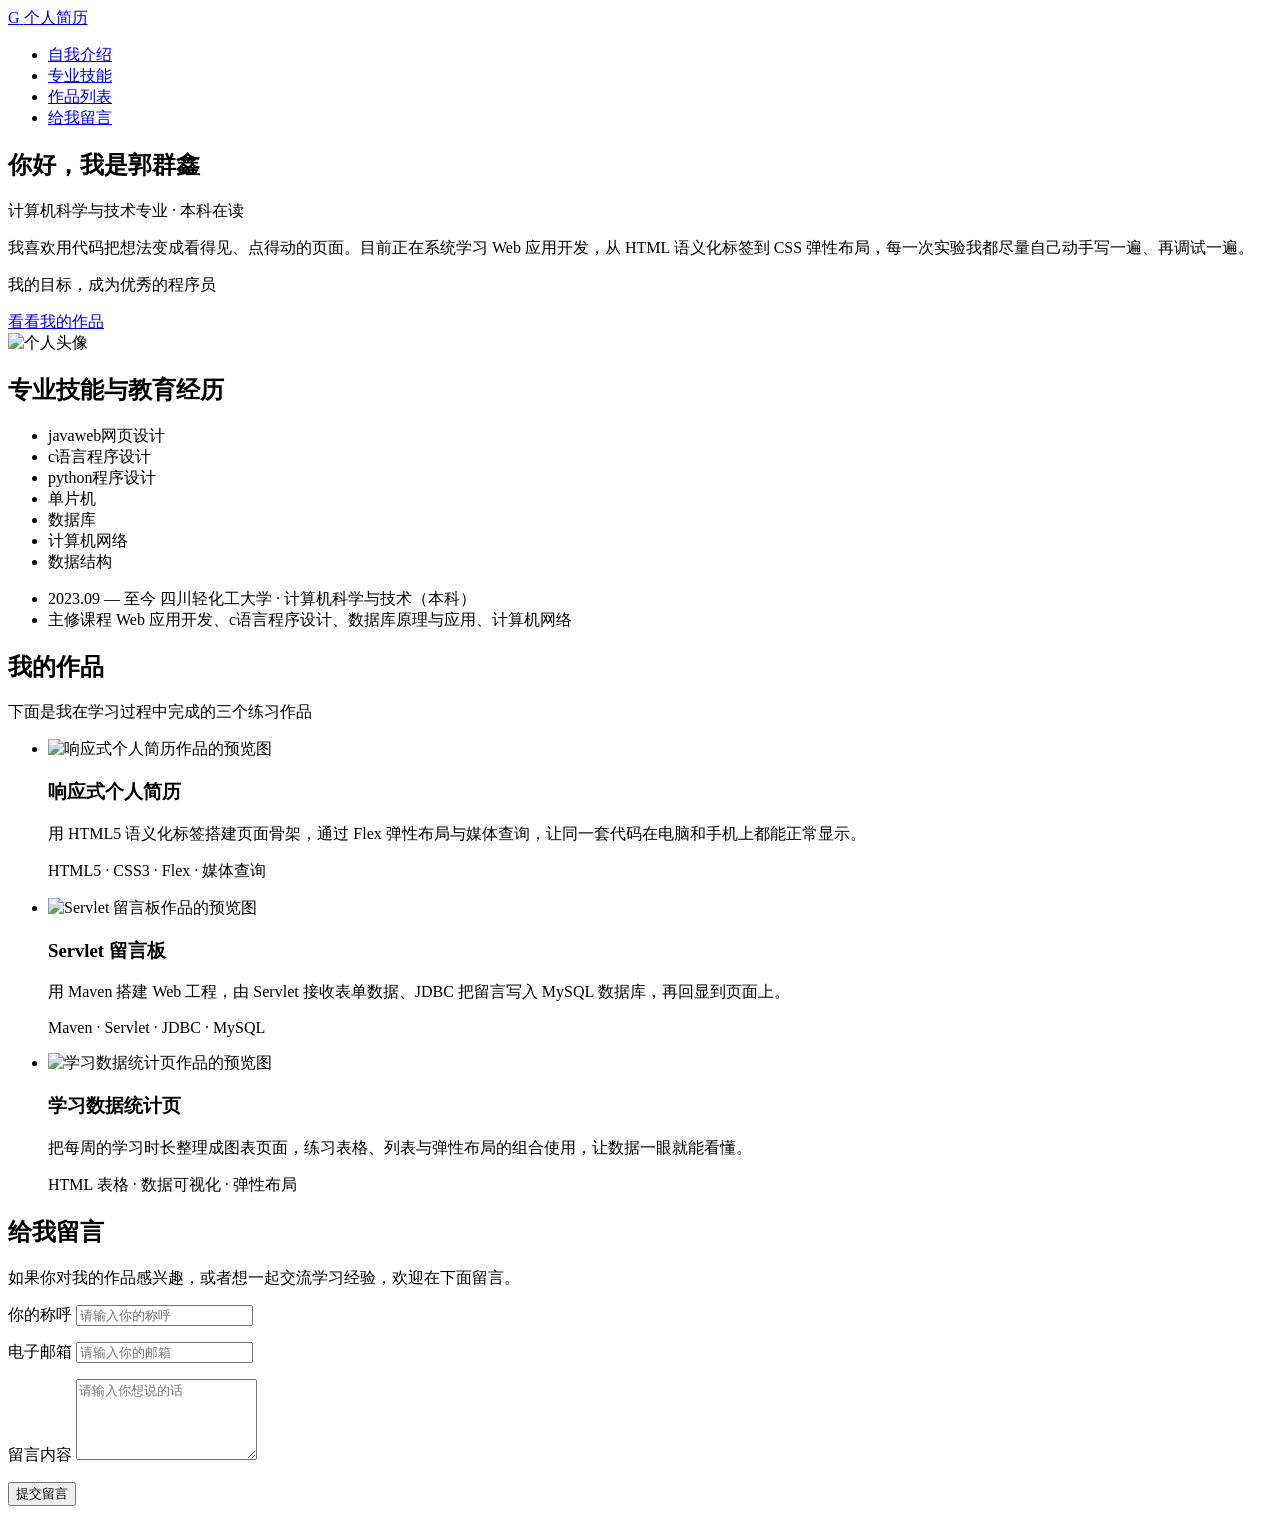
==== homework1/index.html @ 5f524ed8 "完成html" ====
<!DOCTYPE html>
<html lang="zh-CN">
	<head>
		<meta charset="UTF-8"
		<meta name="viewport" content="width=device-width,initial-scale=1.0">
		<title>个人简历</title>
		<link rel="stylesheet" href="style.css">
	</head>
<body>
	<header class="site-header">
		
		<a class="logo"href="#about">
		<span class="logo-mark">G</span>
		<span class="logo-text">个人简历</span>
		</a>
		
		<nav class="nav" aria-label="主导航">
			<ul class="nav-list">
				<li><a href="#about">自我介绍</a></li>
				<li><a href="#skills">专业技能</a></li>
				<li><a href="#projects">作品列表</a></li>
				<li><a href="#contact">给我留言</a></li>
			</ul>
		</nav>
		
	</header>
	
	<mean>
		<section id="about">
			
			<div class="about-text">
				<h1>你好，我是郭群鑫</h1>
				<p class="about-subtitle">计算机科学与技术专业 · 本科在读</p>
				<p>我喜欢用代码把想法变成看得见、点得动的页面。目前正在系统学习 Web 应用开发，从 HTML 语义化标签到 CSS 弹性布局，每一次实验我都尽量自己动手写一遍、再调试一遍。</p>
                <p>我的目标，成为优秀的程序员</p>
                <a class="btn" href="#projects">看看我的作品</a>
			</div>
			
			<img class="avatar" src="images/avatar.svg" alt="个人头像">
			
		</section>
		<section id="skills">
		            <h2>专业技能与教育经历</h2>
		
		            <ul class="skill-list">
		                <li>javaweb网页设计</li>
		                <li>c语言程序设计</li>
		                <li>python程序设计</li>
		                <li>单片机</li>
		                <li>数据库</li>
		                <li>计算机网络</li>
		                <li>数据结构</li>
		            </ul>
		
		            <ul class="edu-list">
		                <li>
		                    <span class="edu-year">2023.09 — 至今</span>
		                    <span>四川轻化工大学 · 计算机科学与技术（本科）</span>
		                </li>
		                <li>
		                    <span class="edu-year">主修课程</span>
		                    <span>Web 应用开发、c语言程序设计、数据库原理与应用、计算机网络</span>
		                </li>
		            </ul>
		        </section>
		
		        <section id="projects">
		            <h2>我的作品</h2>
		            <p class="section-desc">下面是我在学习过程中完成的三个练习作品</p>
		
		            <ul class="work-list">
		                <li class="work-item">
		                    <img src="images/work-1.svg" alt="响应式个人简历作品的预览图">
		                    <h3>响应式个人简历</h3>
		                    <p>用 HTML5 语义化标签搭建页面骨架，通过 Flex 弹性布局与媒体查询，让同一套代码在电脑和手机上都能正常显示。</p>
		                    <p class="work-tags">HTML5 · CSS3 · Flex · 媒体查询</p>
		                </li>
		
		                <li class="work-item">
		                    <img src="images/work-2.svg" alt="Servlet 留言板作品的预览图">
		                    <h3>Servlet 留言板</h3>
		                    <p>用 Maven 搭建 Web 工程，由 Servlet 接收表单数据、JDBC 把留言写入 MySQL 数据库，再回显到页面上。</p>
		                    <p class="work-tags">Maven · Servlet · JDBC · MySQL</p>
		                </li>
		
		                <li class="work-item">
		                    <img src="images/work-3.svg" alt="学习数据统计页作品的预览图">
		                    <h3>学习数据统计页</h3>
		                    <p>把每周的学习时长整理成图表页面，练习表格、列表与弹性布局的组合使用，让数据一眼就能看懂。</p>
		                    <p class="work-tags">HTML 表格 · 数据可视化 · 弹性布局</p>
		                </li>
		            </ul>
		        </section>
		
		        <section id="contact">
		            <h2>给我留言</h2>
		            <p class="section-desc">如果你对我的作品感兴趣，或者想一起交流学习经验，欢迎在下面留言。</p>
		
		            <form class="contact-form" action="#" method="post">
		                <p class="form-item">
		                    <label for="name">你的称呼</label>
		                    <input type="text" id="name" name="name" placeholder="请输入你的称呼" required>
		                </p>
		
		                <p class="form-item">
		                    <label for="email">电子邮箱</label>
		                    <input type="email" id="email" name="email" placeholder="请输入你的邮箱" required>
		                </p>
		
		                <p class="form-item">
		                    <label for="message">留言内容</label>
		                    <textarea id="message" name="message" rows="5" placeholder="请输入你想说的话"></textarea>
		                </p>
		
		                <button class="btn btn-submit" type="submit">提交留言</button>
		            </form>
		        </section>
		    </main>
</body>
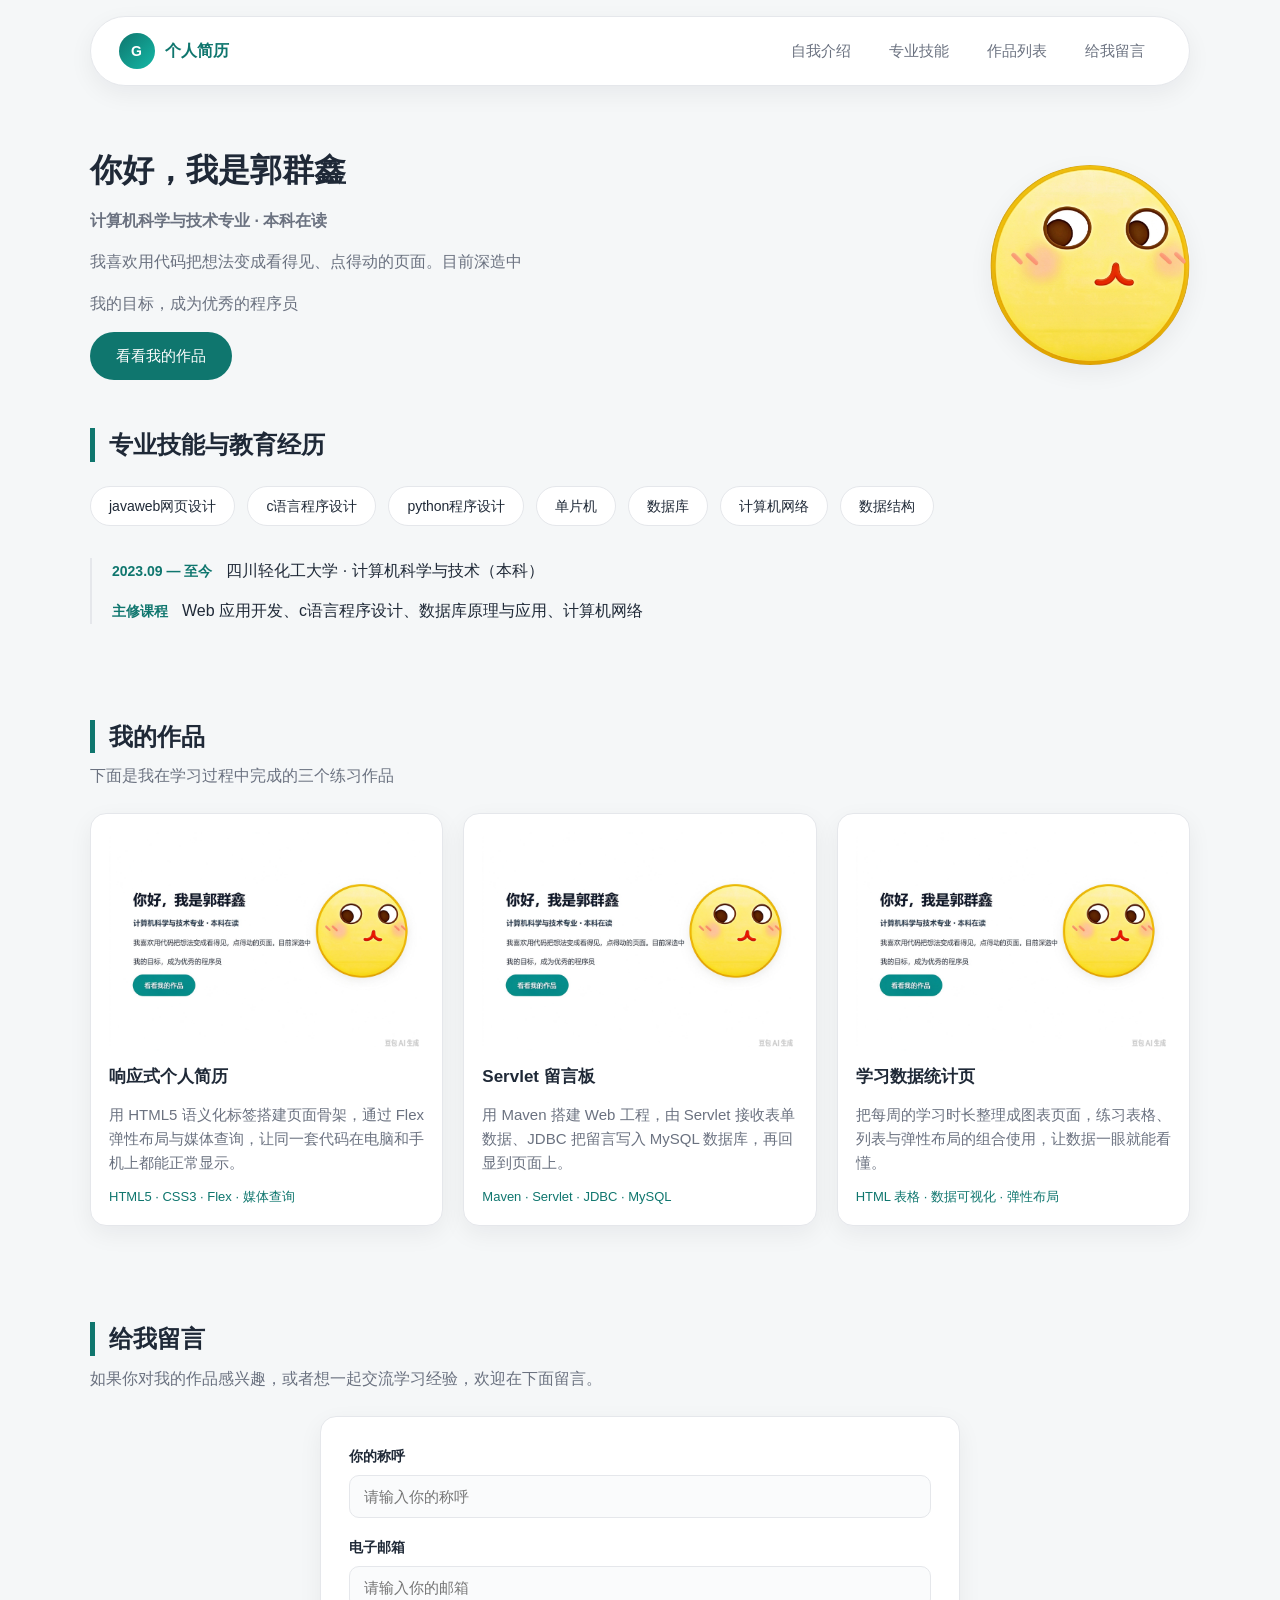
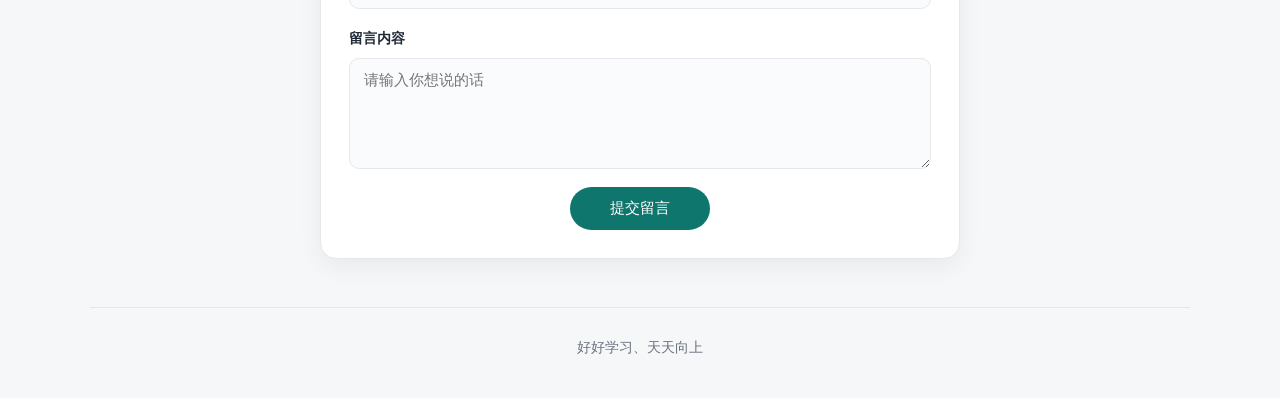
==== commit 065ec880: "完成css编辑" ====
--- a/homework1/index.html
+++ b/homework1/index.html
@@ -25,20 +25,22 @@
 		
 	</header>
 	
-	<mean>
+	<main>
+		
 		<section id="about">
 			
 			<div class="about-text">
 				<h1>你好，我是郭群鑫</h1>
 				<p class="about-subtitle">计算机科学与技术专业 · 本科在读</p>
-				<p>我喜欢用代码把想法变成看得见、点得动的页面。目前正在系统学习 Web 应用开发，从 HTML 语义化标签到 CSS 弹性布局，每一次实验我都尽量自己动手写一遍、再调试一遍。</p>
+				<p>我喜欢用代码把想法变成看得见、点得动的页面。目前深造中</p>
                 <p>我的目标，成为优秀的程序员</p>
                 <a class="btn" href="#projects">看看我的作品</a>
 			</div>
 			
-			<img class="avatar" src="images/avatar.svg" alt="个人头像">
+			<img class="avatar" src="images/avatar.png" alt="个人头像">
 			
 		</section>
+		
 		<section id="skills">
 		            <h2>专业技能与教育经历</h2>
 		
@@ -62,58 +64,62 @@
 		                    <span>Web 应用开发、c语言程序设计、数据库原理与应用、计算机网络</span>
 		                </li>
 		            </ul>
-		        </section>
+		</section>
 		
-		        <section id="projects">
-		            <h2>我的作品</h2>
-		            <p class="section-desc">下面是我在学习过程中完成的三个练习作品</p>
+		<section id="projects">
+		    <h2>我的作品</h2>
+		    <p class="section-desc">下面是我在学习过程中完成的三个练习作品</p>
 		
-		            <ul class="work-list">
-		                <li class="work-item">
-		                    <img src="images/work-1.svg" alt="响应式个人简历作品的预览图">
-		                    <h3>响应式个人简历</h3>
-		                    <p>用 HTML5 语义化标签搭建页面骨架，通过 Flex 弹性布局与媒体查询，让同一套代码在电脑和手机上都能正常显示。</p>
-		                    <p class="work-tags">HTML5 · CSS3 · Flex · 媒体查询</p>
-		                </li>
+			<ul class="work-list">
+				<li class="work-item">
+					<img src="images/work-1.png" alt="响应式个人简历作品的预览图">
+					<h3>响应式个人简历</h3>
+					<p>用 HTML5 语义化标签搭建页面骨架，通过 Flex 弹性布局与媒体查询，让同一套代码在电脑和手机上都能正常显示。</p>
+					<p class="work-tags">HTML5 · CSS3 · Flex · 媒体查询</p>
+				</li>
+
+				<li class="work-item">
+					<img src="images/work-2.png" alt="Servlet 留言板作品的预览图">
+					<h3>Servlet 留言板</h3>
+					<p>用 Maven 搭建 Web 工程，由 Servlet 接收表单数据、JDBC 把留言写入 MySQL 数据库，再回显到页面上。</p>
+					<p class="work-tags">Maven · Servlet · JDBC · MySQL</p>
+				</li>
+
+				<li class="work-item">
+					<img src="images/work-3.png" alt="学习数据统计页作品的预览图">
+					<h3>学习数据统计页</h3>
+					<p>把每周的学习时长整理成图表页面，练习表格、列表与弹性布局的组合使用，让数据一眼就能看懂。</p>
+					<p class="work-tags">HTML 表格 · 数据可视化 · 弹性布局</p>
+				</li>
+			</ul>
+		</section>
 		
-		                <li class="work-item">
-		                    <img src="images/work-2.svg" alt="Servlet 留言板作品的预览图">
-		                    <h3>Servlet 留言板</h3>
-		                    <p>用 Maven 搭建 Web 工程，由 Servlet 接收表单数据、JDBC 把留言写入 MySQL 数据库，再回显到页面上。</p>
-		                    <p class="work-tags">Maven · Servlet · JDBC · MySQL</p>
-		                </li>
-		
-		                <li class="work-item">
-		                    <img src="images/work-3.svg" alt="学习数据统计页作品的预览图">
-		                    <h3>学习数据统计页</h3>
-		                    <p>把每周的学习时长整理成图表页面，练习表格、列表与弹性布局的组合使用，让数据一眼就能看懂。</p>
-		                    <p class="work-tags">HTML 表格 · 数据可视化 · 弹性布局</p>
-		                </li>
-		            </ul>
-		        </section>
-		
-		        <section id="contact">
-		            <h2>给我留言</h2>
-		            <p class="section-desc">如果你对我的作品感兴趣，或者想一起交流学习经验，欢迎在下面留言。</p>
-		
-		            <form class="contact-form" action="#" method="post">
-		                <p class="form-item">
-		                    <label for="name">你的称呼</label>
-		                    <input type="text" id="name" name="name" placeholder="请输入你的称呼" required>
-		                </p>
-		
-		                <p class="form-item">
-		                    <label for="email">电子邮箱</label>
-		                    <input type="email" id="email" name="email" placeholder="请输入你的邮箱" required>
-		                </p>
-		
-		                <p class="form-item">
-		                    <label for="message">留言内容</label>
-		                    <textarea id="message" name="message" rows="5" placeholder="请输入你想说的话"></textarea>
-		                </p>
-		
-		                <button class="btn btn-submit" type="submit">提交留言</button>
-		            </form>
-		        </section>
-		    </main>
+		<section id="contact">
+			<h2>给我留言</h2>
+			<p class="section-desc">如果你对我的作品感兴趣，或者想一起交流学习经验，欢迎在下面留言。</p>
+
+			<form class="contact-form" action="#" method="post">
+				<p class="form-item">
+					<label for="name">你的称呼</label>
+					<input type="text" id="name" name="name" placeholder="请输入你的称呼" required>
+				</p>
+
+				<p class="form-item">
+					<label for="email">电子邮箱</label>
+					<input type="email" id="email" name="email" placeholder="请输入你的邮箱" required>
+				</p>
+
+				<p class="form-item">
+					<label for="message">留言内容</label>
+					<textarea id="message" name="message" rows="5" placeholder="请输入你想说的话"></textarea>
+				</p>
+
+				<button class="btn btn-submit" type="submit">提交留言</button>
+			</form>
+		</section>
+	</main>
+	
+	<footer class="site-footer">
+		<p>好好学习、天天向上</p>
+	</footer>
 </body>
--- a/homework1/style.css
+++ b/homework1/style.css
@@ -0,0 +1,361 @@
+:root {
+    --color-primary: #0f766e;
+    --color-primary-dark: #115e59;
+    --color-accent: #f59e0b;
+    --color-text: #1f2937;
+    --color-text-light: #6b7280;
+    --color-bg: #f5f7f8;
+    --color-card: #ffffff;
+    --color-border: #e5e7eb;
+    --radius: 16px;
+    --shadow: 0 8px 24px rgba(15, 23, 42, 0.06);
+    --content-width: 1100px;
+}
+* {
+    margin: 0;
+    padding: 0;
+    box-sizing: border-box;
+}
+html {
+    scroll-behavior: smooth;
+}
+img {
+    max-width: 100%;
+    height: auto;
+    display: block;
+}
+body {
+    line-height: 1.6;
+    font-size: 16px;
+    font-family: "Microsoft YaHei", "PingFang SC", Arial, sans-serif;
+    color: var(--color-text);
+    background-color: var(--color-bg);
+}
+ul {
+    list-style: none;
+}
+a {
+    color: inherit;
+    text-decoration: none;
+}
+.site-header,
+main,
+.site-footer {
+    width: 92%;
+    max-width: var(--content-width);
+    margin: 0 auto;
+}
+h2 {
+    font-size: 1.5rem;
+    line-height: 1.4;
+    padding-left: 14px;
+    border-left: 5px solid var(--color-primary);
+}
+.section-desc {
+    margin-top: 10px;
+    color: var(--color-text-light);
+}
+.btn {
+    display: inline-block;
+    padding: 12px 26px;
+    border: none;
+    border-radius: 999px;
+    background-color: var(--color-primary);
+    color: #ffffff;
+    font-size: 0.9375rem;
+    font-family: inherit;
+    cursor: pointer;
+    transition: background-color 0.2s, transform 0.2s;
+}
+.btn:hover {
+    background-color: var(--color-primary-dark);
+    transform: translateY(-2px);
+}
+.site-header {
+    position: sticky;
+    top: 16px;
+    z-index: 10;
+    display: flex;
+    justify-content: space-between;
+    align-items: center;
+    gap: 16px;
+    margin-top: 16px;
+    padding: 14px 28px;
+    background-color: var(--color-card);
+    border: 1px solid var(--color-border);
+    border-radius: 999px;
+    box-shadow: var(--shadow);
+}
+.logo {
+    display: flex;
+    align-items: center;
+    gap: 10px;
+    flex-shrink: 0;
+    font-weight: 700;
+    color: var(--color-primary);
+}
+.logo-mark {
+    display: flex;
+    align-items: center;
+    justify-content: center;
+    width: 36px;
+    height: 36px;
+    border-radius: 50%;
+    background-image: linear-gradient(135deg, var(--color-primary), #14b8a6);
+    color: #ffffff;
+    font-size: 0.875rem;
+    letter-spacing: 1px;
+}
+.nav-list {
+    display: flex;
+    align-items: center;
+    gap: 6px;
+    flex-wrap: wrap;
+}
+.nav-list a {
+    display: block;
+    padding: 8px 16px;
+    border-radius: 999px;
+    font-size: 0.9375rem;
+    color: var(--color-text-light);
+    white-space: nowrap;
+    transition: background-color 0.2s, color 0.2s;
+}
+.nav-list a:hover {
+    background-color: #e6f4f1;
+    color: var(--color-primary-dark);
+}
+#about {
+    display: flex;
+    align-items: center;
+    gap: 48px;
+    padding-top: 64px;
+}
+.about-text {
+    flex: 1;
+    display: flex;
+    flex-direction: column;
+    align-items: flex-start;
+    gap: 16px;
+}
+.about-text h1 {
+    font-size: 2rem;
+    line-height: 1.3;
+}
+.about-subtitle {
+    color: var(--color-primary);
+    font-weight: 700;
+}
+.about-text p {
+    color: var(--color-text-light);
+}
+.avatar {
+    width: 200px;
+    height: 200px;
+    flex-shrink: 0;
+    border-radius: 50%;
+    object-fit: cover;
+    background-color: #e6f4f1;
+    box-shadow: var(--shadow);
+	
+}
+#skills {
+    padding-top: 48px;
+    padding-bottom: 48px;
+}
+.skill-list {
+    display: flex;
+    flex-wrap: wrap;
+    gap: 12px;
+    margin-top: 24px;
+    margin-bottom: 32px;
+}
+.skill-list li {
+    padding: 8px 18px;
+    background-color: var(--color-card);
+    border: 1px solid var(--color-border);
+    border-radius: 999px;
+    font-size: 0.875rem;
+}
+.edu-list {
+    display: flex;
+    flex-direction: column;
+    gap: 14px;
+    padding-left: 20px;
+    border-left: 2px solid var(--color-border);
+}
+.edu-list li {
+    display: flex;
+    align-items: baseline;
+    gap: 14px;
+    flex-wrap: wrap;
+}
+.edu-year {
+    flex-shrink: 0;
+    font-weight: 700;
+    font-size: 0.875rem;
+    color: var(--color-primary);
+}
+#projects {
+    padding-top: 48px;
+    padding-bottom: 48px;
+}
+.work-list {
+    display: flex;
+    gap: 20px;
+    margin-top: 24px;
+}
+.work-item {
+    flex: 1;
+    display: flex;
+    flex-direction: column;
+    gap: 12px;
+    padding: 18px;
+    background-color: var(--color-card);
+    border: 1px solid var(--color-border);
+    border-radius: var(--radius);
+    box-shadow: var(--shadow);
+    transition: transform 0.25s, box-shadow 0.25s;
+}
+.work-item:hover {
+    transform: translateY(-6px);
+    box-shadow: 0 14px 32px rgba(15, 23, 42, 0.12);
+}
+.work-item img {
+    width: 100%;
+    border-radius: 10px;
+}
+.work-item h3 {
+    font-size: 1.0625rem;
+}
+.work-item p {
+    font-size: 0.9375rem;
+    color: var(--color-text-light);
+}
+.work-item .work-tags {
+    font-size: 0.8125rem;
+    color: var(--color-primary);
+}
+.work-link {
+    margin-top: auto;
+    align-self: flex-start;
+    font-size: 0.875rem;
+    font-weight: 700;
+    color: var(--color-primary);
+}
+.work-link:hover {
+    color: var(--color-accent);
+}
+#contact {
+    padding-top: 48px;
+    padding-bottom: 48px;
+}
+.contact-form {
+    width: 100%;
+    max-width: 640px;
+    margin: 24px auto 0;
+    display: flex;
+    flex-direction: column;
+    gap: 18px;
+    padding: 28px;
+    background-color: var(--color-card);
+    border: 1px solid var(--color-border);
+    border-radius: var(--radius);
+    box-shadow: var(--shadow);
+}
+.form-item {
+    display: flex;
+    flex-direction: column;
+    gap: 8px;
+}
+.form-item label {
+    font-size: 0.875rem;
+    font-weight: 700;
+}
+.form-item input,
+.form-item textarea {
+    width: 100%;
+    padding: 12px 14px;
+    font-family: inherit;
+    font-size: 0.9375rem;
+    color: var(--color-text);
+    background-color: #fafbfc;
+    border: 1px solid var(--color-border);
+    border-radius: 10px;
+}
+.form-item textarea {
+    resize: vertical;
+}
+.form-item input:focus,
+.form-item textarea:focus {
+    outline: none;
+    border-color: var(--color-primary);
+    background-color: #ffffff;
+}
+.btn-submit {
+    align-self: center;
+    padding: 12px 40px;
+}
+.site-footer {
+    padding: 28px 0 40px;
+    text-align: center;
+    font-size: 0.875rem;
+    color: var(--color-text-light);
+    border-top: 1px solid var(--color-border);
+}
+@media (max-width: 768px) {
+    .site-header {
+        flex-direction: column;
+        justify-content: center;
+        gap: 12px;
+        padding: 14px 18px;
+        border-radius: 22px;
+        position: static;
+    }
+    .logo {
+        font-size: 0.9375rem;
+    }
+    .nav-list {
+        justify-content: center;
+        gap: 4px;
+    }
+    .nav-list a {
+        padding: 6px 12px;
+        font-size: 0.875rem;
+    }
+    #about {
+        flex-direction: column;
+        text-align: center;
+        gap: 28px;
+        padding-top: 36px;
+    }
+    .about-text {
+        flex: none;
+        align-items: center;
+    }
+    .about-text h1 {
+        font-size: 1.5rem;
+    }
+    .avatar {
+        width: 160px;
+        height: 160px;
+    }
+    .work-list {
+        flex-direction: column;
+    }
+    .work-item {
+        width: 100%;
+    }
+    #skills,
+    #projects,
+    #contact {
+        padding-top: 32px;
+        padding-bottom: 32px;
+    }
+    h2 {
+        font-size: 1.25rem;
+    }
+    .contact-form {
+        padding: 20px;
+    }
+}
